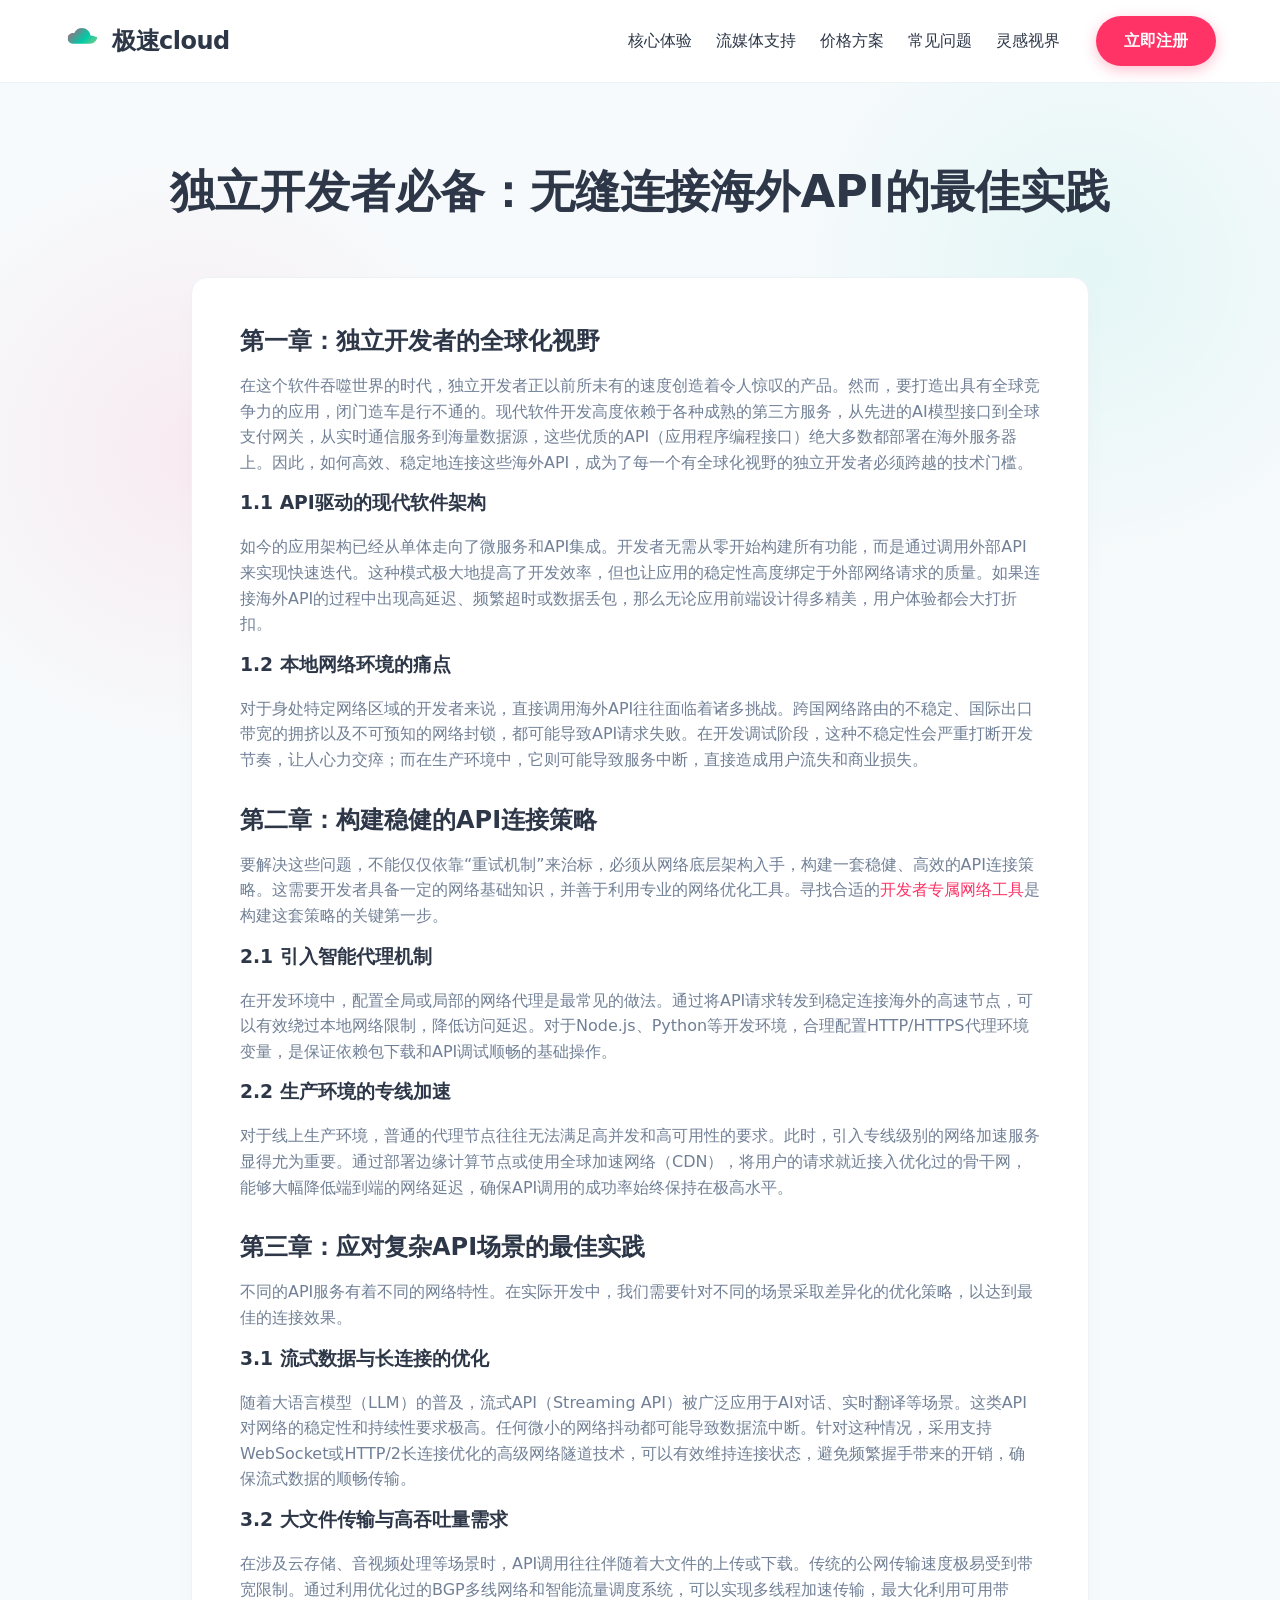
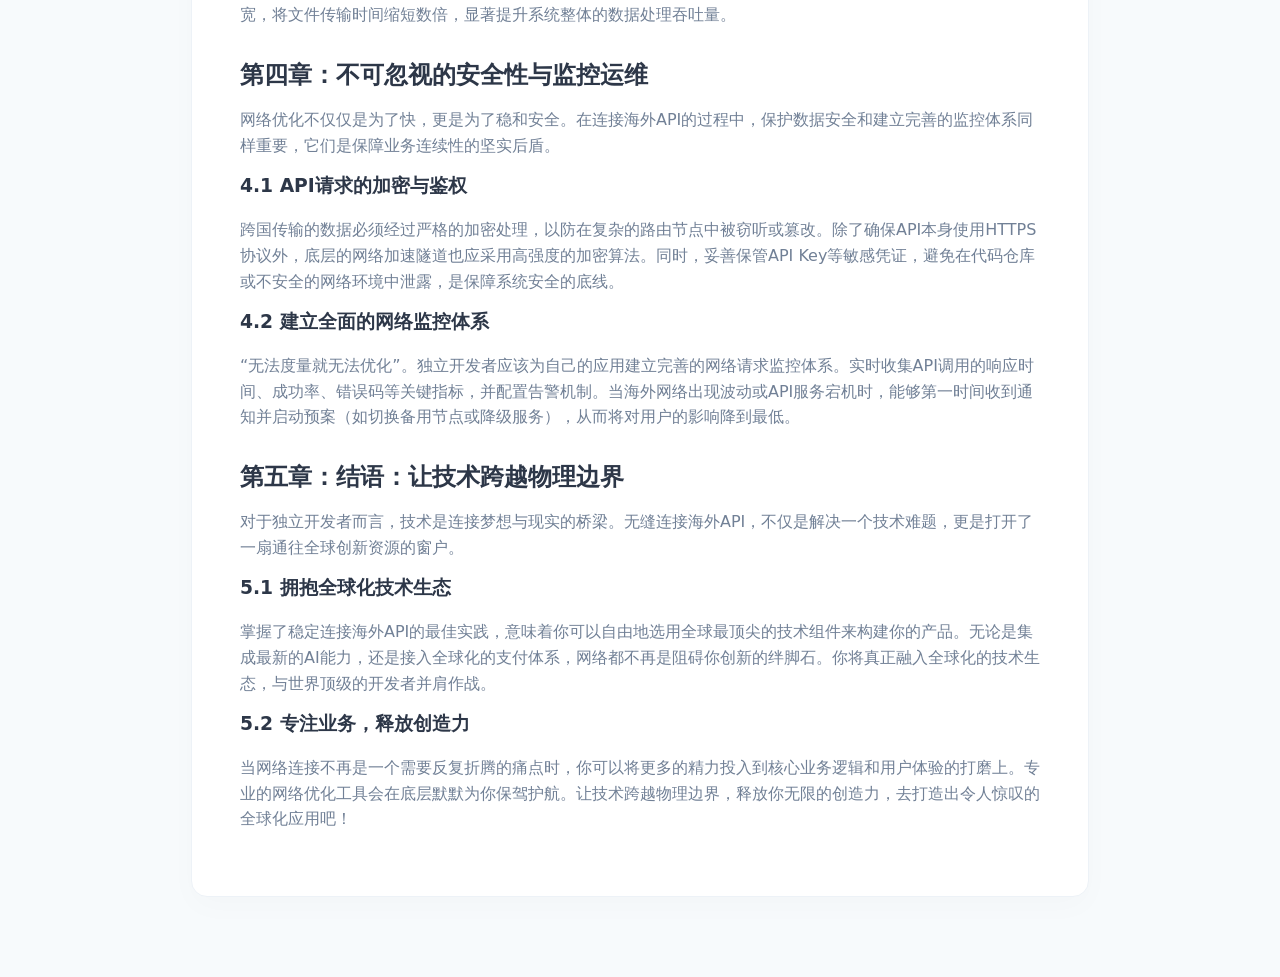
==== developer-api-connectivity.html @ dab324eb "Initial commit: 极速cloud SEO optimized landing page" ====
<!DOCTYPE html>
<html lang="zh-CN">
<head>
<meta charset="UTF-8">
<meta name="viewport" content="width=device-width, initial-scale=1.0">
<title>独立开发者必备：无缝连接海外API的最佳实践</title>
<link rel="stylesheet" href="style.css">
</head>
<body>
    <header>
        <a href="index.html" class="logo">
           <svg width="36" height="36" viewBox="0 0 100 100">
             <defs>
               <linearGradient id="cloudGrad" x1="0%" y1="0%" x2="100%" y2="100%">
                 <stop offset="0%" stop-color="#FF3366" />
                 <stop offset="50%" stop-color="#00C9A7" />
                 <stop offset="100%" stop-color="#FFD166" />
               </linearGradient>
               <clipPath id="cloudClip">
                 <path d="M73.5,35c-1.5-12-11.5-21-23.5-21c-9.5,0-18,5.5-21.5,14c-1-0.5-2-0.5-3.5-0.5c-8.5,0-15,6.5-15,15c0,8.5,6.5,15,15,15h47.5c11,0,20-9,20-20C92.5,42.5,84,35,73.5,35z"/>
               </clipPath>
             </defs>
             <rect width="100" height="100" fill="url(#cloudGrad)" clip-path="url(#cloudClip)" />
           </svg>
           <span>极速cloud</span>
        </a>
        <nav>
            <a href="index.html#features" class="nav-link">核心体验</a>
            <a href="index.html#streaming" class="nav-link">流媒体支持</a>
            <a href="index.html#pricing" class="nav-link">价格方案</a>
            <a href="index.html#faq" class="nav-link">常见问题</a>
            <a href="news.html" class="nav-link">灵感视界</a>
        </nav>
        <a href="https://ww012.twilightaff.com/#/?code=A56DH1Af" rel="nofollow" target="_blank" class="btn-primary header-cta">立即注册</a>
    </header>
<main>
<div class="page-header"><h1>独立开发者必备：无缝连接海外API的最佳实践</h1></div>
<div class="page-content">
    
    
    <h2>第一章：独立开发者的全球化视野</h2>
    <p>在这个软件吞噬世界的时代，独立开发者正以前所未有的速度创造着令人惊叹的产品。然而，要打造出具有全球竞争力的应用，闭门造车是行不通的。现代软件开发高度依赖于各种成熟的第三方服务，从先进的AI模型接口到全球支付网关，从实时通信服务到海量数据源，这些优质的API（应用程序编程接口）绝大多数都部署在海外服务器上。因此，如何高效、稳定地连接这些海外API，成为了每一个有全球化视野的独立开发者必须跨越的技术门槛。</p>
    
    <h3>1.1 API驱动的现代软件架构</h3>
    <p>如今的应用架构已经从单体走向了微服务和API集成。开发者无需从零开始构建所有功能，而是通过调用外部API来实现快速迭代。这种模式极大地提高了开发效率，但也让应用的稳定性高度绑定于外部网络请求的质量。如果连接海外API的过程中出现高延迟、频繁超时或数据丢包，那么无论应用前端设计得多精美，用户体验都会大打折扣。</p>
    
    <h3>1.2 本地网络环境的痛点</h3>
    <p>对于身处特定网络区域的开发者来说，直接调用海外API往往面临着诸多挑战。跨国网络路由的不稳定、国际出口带宽的拥挤以及不可预知的网络封锁，都可能导致API请求失败。在开发调试阶段，这种不稳定性会严重打断开发节奏，让人心力交瘁；而在生产环境中，它则可能导致服务中断，直接造成用户流失和商业损失。</p>

    <h2>第二章：构建稳健的API连接策略</h2>
    <p>要解决这些问题，不能仅仅依靠“重试机制”来治标，必须从网络底层架构入手，构建一套稳健、高效的API连接策略。这需要开发者具备一定的网络基础知识，并善于利用专业的网络优化工具。寻找合适的<a href="https://tizilab.net/" target="_blank">开发者专属网络工具</a>是构建这套策略的关键第一步。</p>

    <h3>2.1 引入智能代理机制</h3>
    <p>在开发环境中，配置全局或局部的网络代理是最常见的做法。通过将API请求转发到稳定连接海外的高速节点，可以有效绕过本地网络限制，降低访问延迟。对于Node.js、Python等开发环境，合理配置HTTP/HTTPS代理环境变量，是保证依赖包下载和API调试顺畅的基础操作。</p>

    <h3>2.2 生产环境的专线加速</h3>
    <p>对于线上生产环境，普通的代理节点往往无法满足高并发和高可用性的要求。此时，引入专线级别的网络加速服务显得尤为重要。通过部署边缘计算节点或使用全球加速网络（CDN），将用户的请求就近接入优化过的骨干网，能够大幅降低端到端的网络延迟，确保API调用的成功率始终保持在极高水平。</p>

    <h2>第三章：应对复杂API场景的最佳实践</h2>
    <p>不同的API服务有着不同的网络特性。在实际开发中，我们需要针对不同的场景采取差异化的优化策略，以达到最佳的连接效果。</p>

    <h3>3.1 流式数据与长连接的优化</h3>
    <p>随着大语言模型（LLM）的普及，流式API（Streaming API）被广泛应用于AI对话、实时翻译等场景。这类API对网络的稳定性和持续性要求极高。任何微小的网络抖动都可能导致数据流中断。针对这种情况，采用支持WebSocket或HTTP/2长连接优化的高级网络隧道技术，可以有效维持连接状态，避免频繁握手带来的开销，确保流式数据的顺畅传输。</p>

    <h3>3.2 大文件传输与高吞吐量需求</h3>
    <p>在涉及云存储、音视频处理等场景时，API调用往往伴随着大文件的上传或下载。传统的公网传输速度极易受到带宽限制。通过利用优化过的BGP多线网络和智能流量调度系统，可以实现多线程加速传输，最大化利用可用带宽，将文件传输时间缩短数倍，显著提升系统整体的数据处理吞吐量。</p>

    <h2>第四章：不可忽视的安全性与监控运维</h2>
    <p>网络优化不仅仅是为了快，更是为了稳和安全。在连接海外API的过程中，保护数据安全和建立完善的监控体系同样重要，它们是保障业务连续性的坚实后盾。</p>

    <h3>4.1 API请求的加密与鉴权</h3>
    <p>跨国传输的数据必须经过严格的加密处理，以防在复杂的路由节点中被窃听或篡改。除了确保API本身使用HTTPS协议外，底层的网络加速隧道也应采用高强度的加密算法。同时，妥善保管API Key等敏感凭证，避免在代码仓库或不安全的网络环境中泄露，是保障系统安全的底线。</p>

    <h3>4.2 建立全面的网络监控体系</h3>
    <p>“无法度量就无法优化”。独立开发者应该为自己的应用建立完善的网络请求监控体系。实时收集API调用的响应时间、成功率、错误码等关键指标，并配置告警机制。当海外网络出现波动或API服务宕机时，能够第一时间收到通知并启动预案（如切换备用节点或降级服务），从而将对用户的影响降到最低。</p>

    <h2>第五章：结语：让技术跨越物理边界</h2>
    <p>对于独立开发者而言，技术是连接梦想与现实的桥梁。无缝连接海外API，不仅是解决一个技术难题，更是打开了一扇通往全球创新资源的窗户。</p>

    <h3>5.1 拥抱全球化技术生态</h3>
    <p>掌握了稳定连接海外API的最佳实践，意味着你可以自由地选用全球最顶尖的技术组件来构建你的产品。无论是集成最新的AI能力，还是接入全球化的支付体系，网络都不再是阻碍你创新的绊脚石。你将真正融入全球化的技术生态，与世界顶级的开发者并肩作战。</p>

    <h3>5.2 专注业务，释放创造力</h3>
    <p>当网络连接不再是一个需要反复折腾的痛点时，你可以将更多的精力投入到核心业务逻辑和用户体验的打磨上。专业的网络优化工具会在底层默默为你保驾护航。让技术跨越物理边界，释放你无限的创造力，去打造出令人惊叹的全球化应用吧！</p>
</div>
</main>
</body>
</html>
---- style.css ----
:root {
  --primary: #FF3366;
  --primary-hover: #E62E5C;
  --secondary: #00C9A7;
  --secondary-hover: #00B395;
  --bg-gradient: radial-gradient(circle at 15% 50%, rgba(255, 51, 102, 0.08), transparent 25%),
                 radial-gradient(circle at 85% 30%, rgba(0, 201, 167, 0.08), transparent 25%);
  --surface: #FFFFFF;
  --text-main: #2D3748;
  --text-muted: #718096;
  --border: #EDF2F7;
  --radius: 16px;
  --radius-sm: 8px;
}

body {
  margin: 0;
  font-family: system-ui, -apple-system, BlinkMacSystemFont, "Segoe UI", Roboto, sans-serif;
  color: var(--text-main);
  background-color: #F7FAFC;
  background-image: var(--bg-gradient);
  background-attachment: fixed;
  line-height: 1.6;
  -webkit-font-smoothing: antialiased;
}

h1, h2, h3, h4 {
  margin-top: 0;
  line-height: 1.3;
}

a {
  text-decoration: none;
  color: var(--primary);
}

.btn-primary, .btn-secondary, .btn-outline {
  display: inline-flex;
  align-items: center;
  justify-content: center;
  padding: 12px 28px;
  border-radius: 9999px;
  font-weight: 600;
  transition: all 0.2s ease;
  cursor: pointer;
  border: none;
  font-size: 1rem;
}

.btn-primary {
  background-color: var(--primary);
  color: #FFF;
  box-shadow: 0 4px 14px rgba(255, 51, 102, 0.3);
}
.btn-primary:hover {
  background-color: var(--primary-hover);
  transform: translateY(-2px);
  color: #FFF;
}

.btn-secondary {
  background-color: var(--secondary);
  color: #FFF;
  box-shadow: 0 4px 14px rgba(0, 201, 167, 0.3);
}
.btn-secondary:hover {
  background-color: var(--secondary-hover);
  transform: translateY(-2px);
  color: #FFF;
}

.btn-outline {
  background-color: transparent;
  color: var(--primary);
  border: 2px solid var(--primary);
}
.btn-outline:hover {
  background-color: var(--primary);
  color: #FFF;
}

header {
  display: flex;
  align-items: center;
  padding: 16px 5%;
  background: var(--surface);
  position: sticky;
  top: 0;
  z-index: 9999;
  border-bottom: 1px solid var(--border);
  gap: 24px;
}

header .logo {
  margin-right: auto;
}

nav {
  display: flex;
  align-items: center;
  gap: 24px;
  margin-right: 12px;
}

nav .nav-link {
  color: var(--text-main);
  font-weight: 500;
  transition: color 0.2s ease;
}

nav .nav-link:hover {
  color: var(--primary);
}

.logo {
  display: flex;
  align-items: center;
  gap: 12px;
  font-size: 1.5rem;
  font-weight: 800;
  color: var(--text-main);
  letter-spacing: -0.5px;
}

main {
  padding: 0 5%;
  max-width: 1200px;
  margin: 0 auto;
}

section {
  padding: 80px 0;
}

section h2 {
  text-align: center;
  font-size: 2.2rem;
  margin-bottom: 48px;
}

.hero {
  text-align: center;
  padding: 120px 0 80px;
}
.hero h1 {
  font-size: 3.8rem;
  margin-bottom: 24px;
  background: linear-gradient(135deg, var(--primary), var(--secondary));
  -webkit-background-clip: text;
  -webkit-text-fill-color: transparent;
  letter-spacing: -1px;
}
.hero p {
  font-size: 1.25rem;
  color: var(--text-muted);
  max-width: 600px;
  margin: 0 auto 40px;
}
.hero-actions {
  display: flex;
  gap: 16px;
  justify-content: center;
  flex-wrap: wrap;
}

.card-grid {
  display: grid;
  grid-template-columns: repeat(auto-fit, minmax(280px, 1fr));
  gap: 32px;
}

.card, .testimonial-card {
  background: var(--surface);
  padding: 32px;
  border-radius: var(--radius);
  box-shadow: 0 10px 30px rgba(0,0,0,0.02);
  transition: transform 0.3s ease;
  border: 1px solid var(--border);
}
.card:hover {
  transform: translateY(-5px);
  box-shadow: 0 15px 35px rgba(0,0,0,0.05);
}
.card .icon {
  width: 48px;
  height: 48px;
  color: var(--primary);
  margin-bottom: 24px;
}
.card h3 {
  font-size: 1.3rem;
  margin-bottom: 12px;
}
.card p {
  color: var(--text-muted);
  margin: 0;
}

.pricing-grid {
  display: grid;
  grid-template-columns: repeat(auto-fit, minmax(300px, 1fr));
  gap: 32px;
  align-items: center;
}
.pricing-card {
  background: var(--surface);
  padding: 40px 32px;
  border-radius: var(--radius);
  text-align: center;
  box-shadow: 0 10px 30px rgba(0,0,0,0.02);
  border: 1px solid var(--border);
}
.pricing-card.featured {
  border: 2px solid var(--secondary);
  transform: scale(1.05);
  box-shadow: 0 20px 40px rgba(0, 201, 167, 0.08);
}
.pricing-card h3 {
  font-size: 1.4rem;
  margin-bottom: 16px;
}
.price {
  font-size: 2.5rem;
  font-weight: 800;
  margin-bottom: 32px;
  color: var(--text-main);
}
.price span {
  font-size: 1rem;
  color: var(--text-muted);
  font-weight: normal;
}
.pricing-card ul {
  list-style: none;
  padding: 0;
  margin: 0 0 32px 0;
  text-align: left;
}
.pricing-card li {
  padding: 12px 0;
  border-bottom: 1px solid var(--border);
  display: flex;
  align-items: center;
  gap: 12px;
  color: var(--text-muted);
}
.list-icon {
  width: 20px;
  height: 20px;
  color: var(--secondary);
  flex-shrink: 0;
}

.faq-list {
  max-width: 800px;
  margin: 0 auto;
}
.faq-item {
  background: var(--surface);
  padding: 24px;
  border-radius: var(--radius);
  margin-bottom: 16px;
  border: 1px solid var(--border);
}
.faq-item h4 {
  margin-bottom: 12px;
  font-size: 1.15rem;
}
.faq-item p {
  color: var(--text-muted);
  margin: 0;
}

.testimonial-card p {
  font-style: italic;
  margin-bottom: 24px;
  color: var(--text-muted);
}
.testimonial-card .author {
  font-weight: 600;
  color: var(--text-main);
}

footer {
  background: var(--surface);
  padding: 48px 5% 32px;
  text-align: center;
  border-top: 1px solid var(--border);
}
.footer-links {
  display: flex;
  justify-content: center;
  gap: 32px;
  margin-bottom: 24px;
  flex-wrap: wrap;
}
.footer-links a {
  color: var(--text-muted);
  font-weight: 500;
  transition: color 0.2s ease;
}
.footer-links a:hover {
  color: var(--primary);
}
.footer-copy {
  color: #A0AEC0;
  font-size: 0.9rem;
}

.page-header {
  text-align: center;
  padding: 80px 0 40px;
}
.page-header h1 {
  font-size: 2.8rem;
  margin-bottom: 16px;
}
.page-header p {
  font-size: 1.2rem;
  color: var(--text-muted);
}
.page-content {
  background: var(--surface);
  padding: 48px;
  border-radius: var(--radius);
  border: 1px solid var(--border);
  box-shadow: 0 10px 30px rgba(0,0,0,0.02);
  margin-bottom: 80px;
  max-width: 800px;
  margin-left: auto;
  margin-right: auto;
}
.page-content h2 {
  text-align: left;
  font-size: 1.5rem;
  margin: 32px 0 16px;
}
.page-content h2:first-child {
  margin-top: 0;
}
.page-content p {
  margin-bottom: 16px;
  color: var(--text-muted);
}
.page-content ul {
  margin-bottom: 24px;
  color: var(--text-muted);
  padding-left: 20px;
}
.page-content li {
  margin-bottom: 8px;
}

@media (max-width: 768px) {
  .hero h1 { font-size: 2.5rem; }
  .pricing-card.featured { transform: scale(1); }
  .hero-actions { flex-direction: column; }
  .btn-primary, .btn-secondary { width: 100%; }
  section { padding: 60px 0; }
  .page-content { padding: 32px 24px; }
  
  /* Mobile Header overrides */
  header {
    flex-wrap: wrap;
    padding: 12px 5%;
    gap: 12px;
  }
  header .logo {
    order: 1;
    margin-right: auto;
  }
  .header-cta {
    order: 2;
    padding: 8px 16px;
    font-size: 0.9rem;
    width: auto !important; /* override btn width 100% */
  }
  nav {
    order: 3;
    width: 100%;
    margin-right: 0;
    overflow-x: auto;
    white-space: nowrap;
    -webkit-overflow-scrolling: touch;
    padding-bottom: 8px;
    gap: 20px;
    justify-content: flex-start;
    scrollbar-width: none;
  }
  nav::-webkit-scrollbar {
    display: none;
  }
  nav .nav-link { 
    display: inline-block; 
  }
}
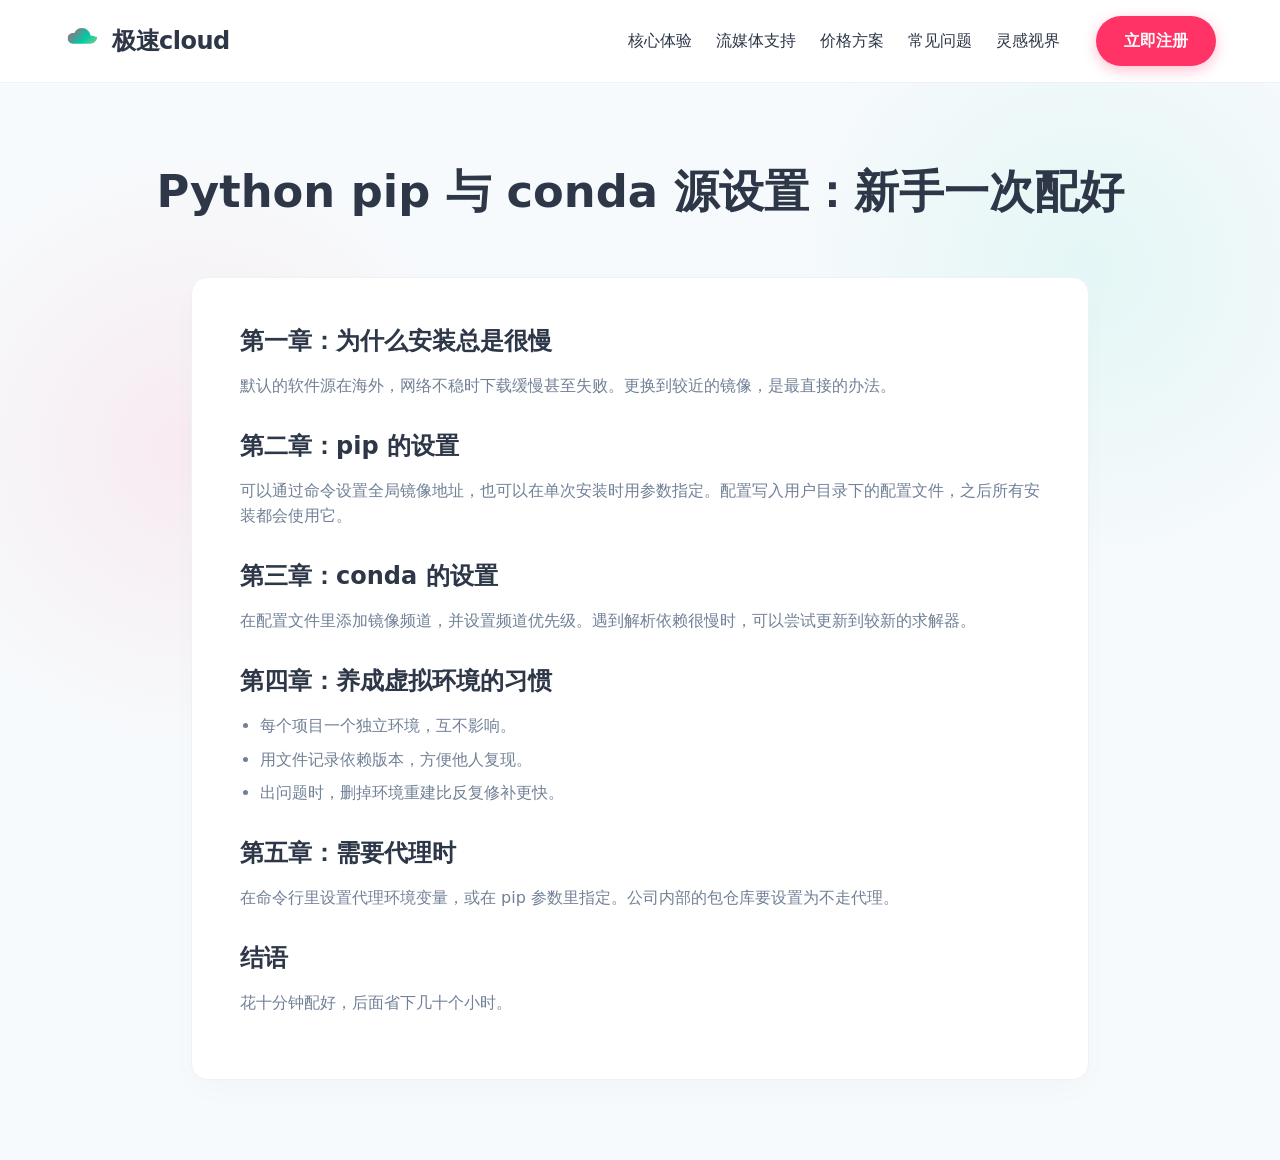
==== commit 845651a1: "Update blog hyperlinks to dajichang.mom" ====
--- a/developer-api-connectivity.html
+++ b/developer-api-connectivity.html
@@ -3,7 +3,8 @@
 <head>
 <meta charset="UTF-8">
 <meta name="viewport" content="width=device-width, initial-scale=1.0">
-<title>独立开发者必备：无缝连接海外API的最佳实践</title>
+<title>Python pip 与 conda 源设置：新手一次配好 - 灵感视界</title>
+<meta name="description" content="用 Python 安装库总是很慢？介绍 pip 与 conda 更换镜像源、虚拟环境、依赖锁定与代理设置的方法，让环境搭建一次到位。">
 <link rel="stylesheet" href="style.css">
 </head>
 <body>
@@ -34,55 +35,21 @@
         <a href="https://ww012.twilightaff.com/#/?code=A56DH1Af" rel="nofollow" target="_blank" class="btn-primary header-cta">立即注册</a>
     </header>
 <main>
-<div class="page-header"><h1>独立开发者必备：无缝连接海外API的最佳实践</h1></div>
+<div class="page-header"><h1>Python pip 与 conda 源设置：新手一次配好</h1></div>
 <div class="page-content">
-    
-    
-    <h2>第一章：独立开发者的全球化视野</h2>
-    <p>在这个软件吞噬世界的时代，独立开发者正以前所未有的速度创造着令人惊叹的产品。然而，要打造出具有全球竞争力的应用，闭门造车是行不通的。现代软件开发高度依赖于各种成熟的第三方服务，从先进的AI模型接口到全球支付网关，从实时通信服务到海量数据源，这些优质的API（应用程序编程接口）绝大多数都部署在海外服务器上。因此，如何高效、稳定地连接这些海外API，成为了每一个有全球化视野的独立开发者必须跨越的技术门槛。</p>
-    
-    <h3>1.1 API驱动的现代软件架构</h3>
-    <p>如今的应用架构已经从单体走向了微服务和API集成。开发者无需从零开始构建所有功能，而是通过调用外部API来实现快速迭代。这种模式极大地提高了开发效率，但也让应用的稳定性高度绑定于外部网络请求的质量。如果连接海外API的过程中出现高延迟、频繁超时或数据丢包，那么无论应用前端设计得多精美，用户体验都会大打折扣。</p>
-    
-    <h3>1.2 本地网络环境的痛点</h3>
-    <p>对于身处特定网络区域的开发者来说，直接调用海外API往往面临着诸多挑战。跨国网络路由的不稳定、国际出口带宽的拥挤以及不可预知的网络封锁，都可能导致API请求失败。在开发调试阶段，这种不稳定性会严重打断开发节奏，让人心力交瘁；而在生产环境中，它则可能导致服务中断，直接造成用户流失和商业损失。</p>
-
-    <h2>第二章：构建稳健的API连接策略</h2>
-    <p>要解决这些问题，不能仅仅依靠“重试机制”来治标，必须从网络底层架构入手，构建一套稳健、高效的API连接策略。这需要开发者具备一定的网络基础知识，并善于利用专业的网络优化工具。寻找合适的<a href="https://tizilab.net/" target="_blank">开发者专属网络工具</a>是构建这套策略的关键第一步。</p>
-
-    <h3>2.1 引入智能代理机制</h3>
-    <p>在开发环境中，配置全局或局部的网络代理是最常见的做法。通过将API请求转发到稳定连接海外的高速节点，可以有效绕过本地网络限制，降低访问延迟。对于Node.js、Python等开发环境，合理配置HTTP/HTTPS代理环境变量，是保证依赖包下载和API调试顺畅的基础操作。</p>
-
-    <h3>2.2 生产环境的专线加速</h3>
-    <p>对于线上生产环境，普通的代理节点往往无法满足高并发和高可用性的要求。此时，引入专线级别的网络加速服务显得尤为重要。通过部署边缘计算节点或使用全球加速网络（CDN），将用户的请求就近接入优化过的骨干网，能够大幅降低端到端的网络延迟，确保API调用的成功率始终保持在极高水平。</p>
-
-    <h2>第三章：应对复杂API场景的最佳实践</h2>
-    <p>不同的API服务有着不同的网络特性。在实际开发中，我们需要针对不同的场景采取差异化的优化策略，以达到最佳的连接效果。</p>
-
-    <h3>3.1 流式数据与长连接的优化</h3>
-    <p>随着大语言模型（LLM）的普及，流式API（Streaming API）被广泛应用于AI对话、实时翻译等场景。这类API对网络的稳定性和持续性要求极高。任何微小的网络抖动都可能导致数据流中断。针对这种情况，采用支持WebSocket或HTTP/2长连接优化的高级网络隧道技术，可以有效维持连接状态，避免频繁握手带来的开销，确保流式数据的顺畅传输。</p>
-
-    <h3>3.2 大文件传输与高吞吐量需求</h3>
-    <p>在涉及云存储、音视频处理等场景时，API调用往往伴随着大文件的上传或下载。传统的公网传输速度极易受到带宽限制。通过利用优化过的BGP多线网络和智能流量调度系统，可以实现多线程加速传输，最大化利用可用带宽，将文件传输时间缩短数倍，显著提升系统整体的数据处理吞吐量。</p>
-
-    <h2>第四章：不可忽视的安全性与监控运维</h2>
-    <p>网络优化不仅仅是为了快，更是为了稳和安全。在连接海外API的过程中，保护数据安全和建立完善的监控体系同样重要，它们是保障业务连续性的坚实后盾。</p>
-
-    <h3>4.1 API请求的加密与鉴权</h3>
-    <p>跨国传输的数据必须经过严格的加密处理，以防在复杂的路由节点中被窃听或篡改。除了确保API本身使用HTTPS协议外，底层的网络加速隧道也应采用高强度的加密算法。同时，妥善保管API Key等敏感凭证，避免在代码仓库或不安全的网络环境中泄露，是保障系统安全的底线。</p>
-
-    <h3>4.2 建立全面的网络监控体系</h3>
-    <p>“无法度量就无法优化”。独立开发者应该为自己的应用建立完善的网络请求监控体系。实时收集API调用的响应时间、成功率、错误码等关键指标，并配置告警机制。当海外网络出现波动或API服务宕机时，能够第一时间收到通知并启动预案（如切换备用节点或降级服务），从而将对用户的影响降到最低。</p>
-
-    <h2>第五章：结语：让技术跨越物理边界</h2>
-    <p>对于独立开发者而言，技术是连接梦想与现实的桥梁。无缝连接海外API，不仅是解决一个技术难题，更是打开了一扇通往全球创新资源的窗户。</p>
-
-    <h3>5.1 拥抱全球化技术生态</h3>
-    <p>掌握了稳定连接海外API的最佳实践，意味着你可以自由地选用全球最顶尖的技术组件来构建你的产品。无论是集成最新的AI能力，还是接入全球化的支付体系，网络都不再是阻碍你创新的绊脚石。你将真正融入全球化的技术生态，与世界顶级的开发者并肩作战。</p>
-
-    <h3>5.2 专注业务，释放创造力</h3>
-    <p>当网络连接不再是一个需要反复折腾的痛点时，你可以将更多的精力投入到核心业务逻辑和用户体验的打磨上。专业的网络优化工具会在底层默默为你保驾护航。让技术跨越物理边界，释放你无限的创造力，去打造出令人惊叹的全球化应用吧！</p>
-</div>
+<h2>第一章：为什么安装总是很慢</h2>
+<p>默认的软件源在海外，网络不稳时下载缓慢甚至失败。更换到较近的镜像，是最直接的办法。</p>
+<h2>第二章：pip 的设置</h2>
+<p>可以通过命令设置全局镜像地址，也可以在单次安装时用参数指定。配置写入用户目录下的配置文件，之后所有安装都会使用它。</p>
+<h2>第三章：conda 的设置</h2>
+<p>在配置文件里添加镜像频道，并设置频道优先级。遇到解析依赖很慢时，可以尝试更新到较新的求解器。</p>
+<h2>第四章：养成虚拟环境的习惯</h2>
+<ul><li>每个项目一个独立环境，互不影响。</li><li>用文件记录依赖版本，方便他人复现。</li><li>出问题时，删掉环境重建比反复修补更快。</li></ul>
+<h2>第五章：需要代理时</h2>
+<p>在命令行里设置代理环境变量，或在 pip 参数里指定。公司内部的包仓库要设置为不走代理。</p>
+<h2>结语</h2>
+<p>花十分钟配好，后面省下几十个小时。</p>
+ </div>
 </main>
 </body>
 </html>
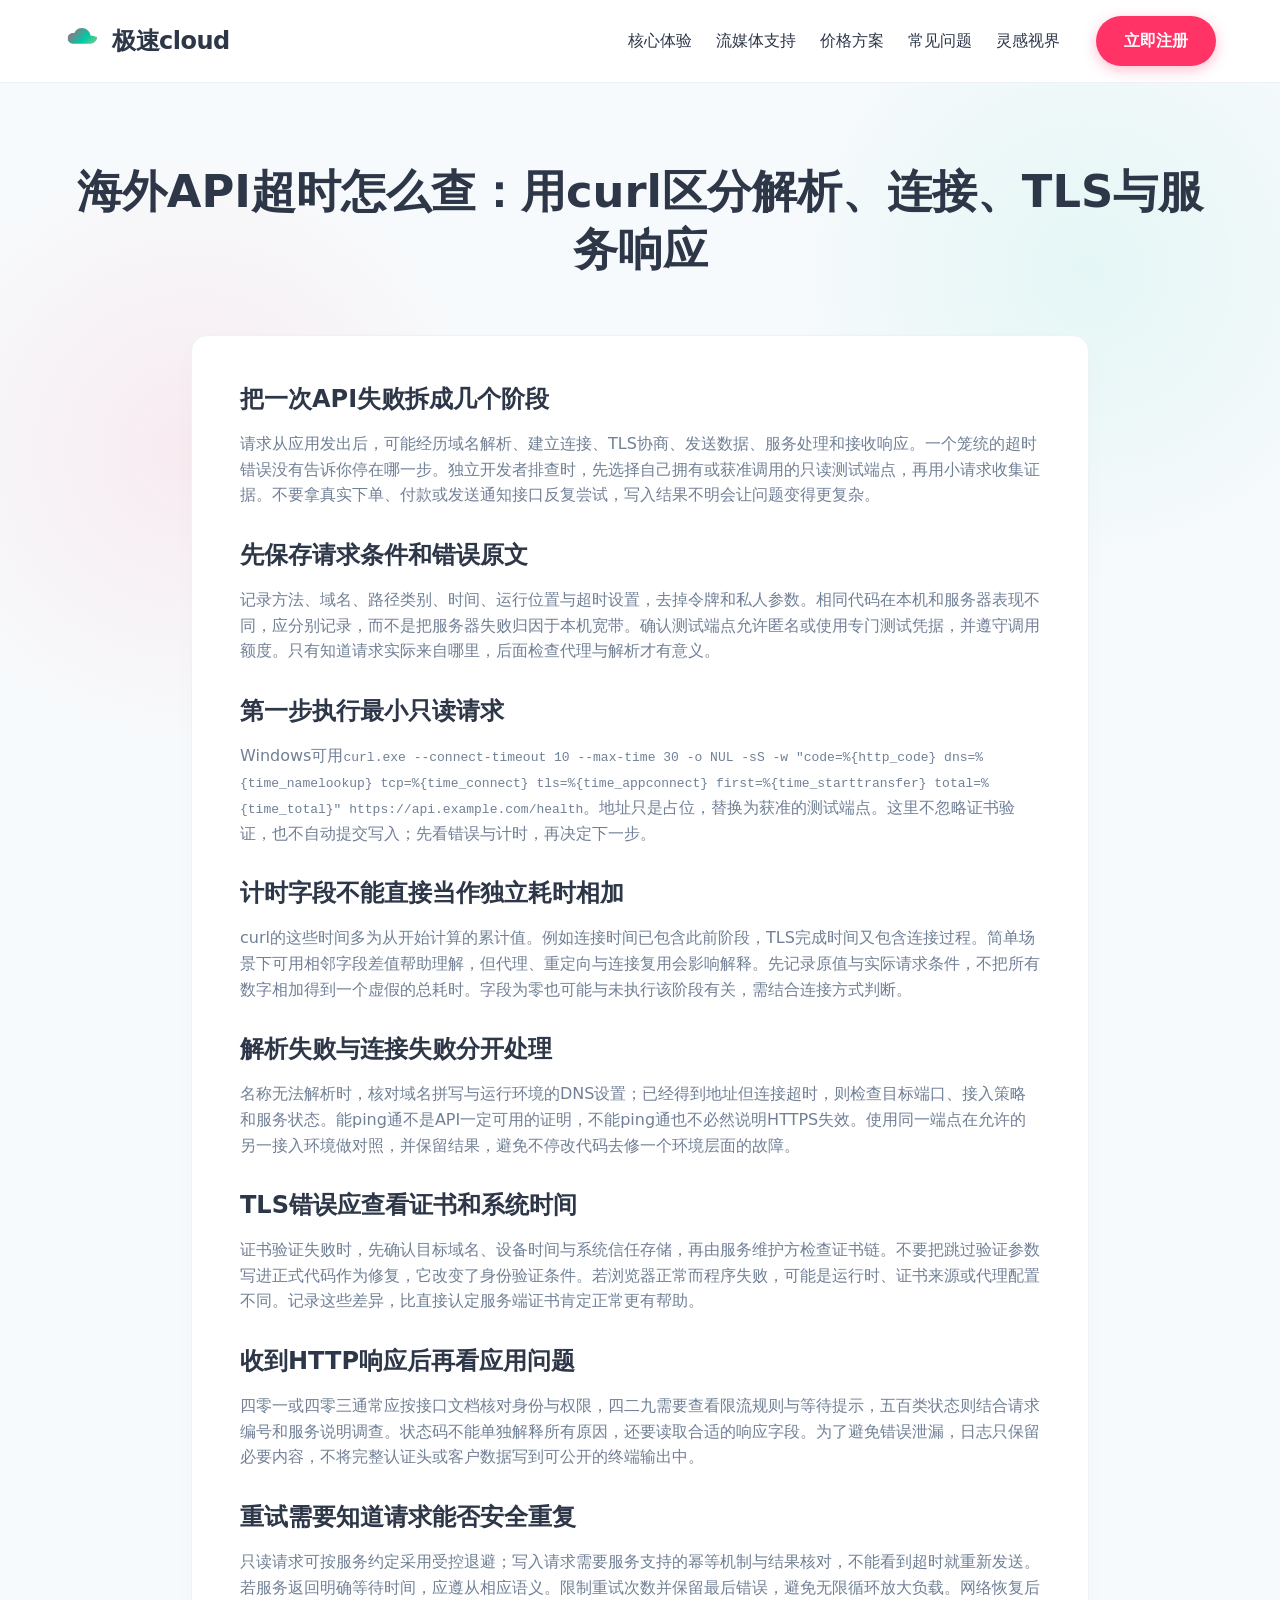
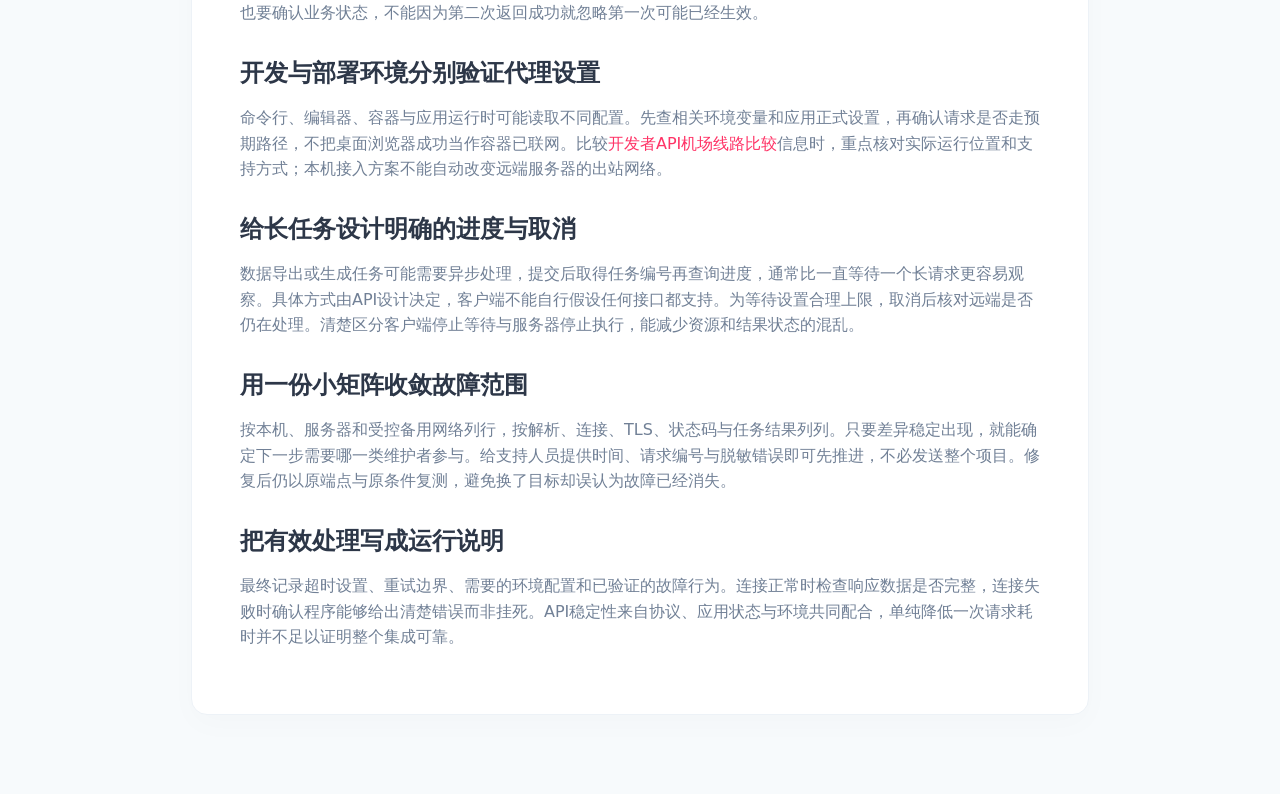
==== commit 1cb0000d: "Restore detailed guides and clarify airport homepage introductions" ====
--- a/developer-api-connectivity.html
+++ b/developer-api-connectivity.html
@@ -1,55 +1,43 @@
 <!DOCTYPE html>
+
 <html lang="zh-CN">
 <head>
-<meta charset="UTF-8">
-<meta name="viewport" content="width=device-width, initial-scale=1.0">
-<title>Python pip 与 conda 源设置：新手一次配好 - 灵感视界</title>
-<meta name="description" content="用 Python 安装库总是很慢？介绍 pip 与 conda 更换镜像源、虚拟环境、依赖锁定与代理设置的方法，让环境搭建一次到位。">
-<link rel="stylesheet" href="style.css">
+<meta charset="utf-8"/>
+<meta content="width=device-width, initial-scale=1.0" name="viewport"/>
+<title>海外API超时怎么查：用curl区分解析、连接、TLS与服务响应</title>
+<meta content="提供Windows curl计时示例与状态码判读方法，区分传输故障、身份验证和限流，说明重试、日志与运行环境对照的边界。" name="description"/>
+<link href="style.css" rel="stylesheet"/>
 </head>
 <body>
-    <header>
-        <a href="index.html" class="logo">
-           <svg width="36" height="36" viewBox="0 0 100 100">
-             <defs>
-               <linearGradient id="cloudGrad" x1="0%" y1="0%" x2="100%" y2="100%">
-                 <stop offset="0%" stop-color="#FF3366" />
-                 <stop offset="50%" stop-color="#00C9A7" />
-                 <stop offset="100%" stop-color="#FFD166" />
-               </linearGradient>
-               <clipPath id="cloudClip">
-                 <path d="M73.5,35c-1.5-12-11.5-21-23.5-21c-9.5,0-18,5.5-21.5,14c-1-0.5-2-0.5-3.5-0.5c-8.5,0-15,6.5-15,15c0,8.5,6.5,15,15,15h47.5c11,0,20-9,20-20C92.5,42.5,84,35,73.5,35z"/>
-               </clipPath>
-             </defs>
-             <rect width="100" height="100" fill="url(#cloudGrad)" clip-path="url(#cloudClip)" />
-           </svg>
-           <span>极速cloud</span>
-        </a>
-        <nav>
-            <a href="index.html#features" class="nav-link">核心体验</a>
-            <a href="index.html#streaming" class="nav-link">流媒体支持</a>
-            <a href="index.html#pricing" class="nav-link">价格方案</a>
-            <a href="index.html#faq" class="nav-link">常见问题</a>
-            <a href="news.html" class="nav-link">灵感视界</a>
-        </nav>
-        <a href="https://ww012.twilightaff.com/#/?code=A56DH1Af" rel="nofollow" target="_blank" class="btn-primary header-cta">立即注册</a>
-    </header>
+<header>
+<a class="logo" href="index.html">
+<svg height="36" viewbox="0 0 100 100" width="36">
+<defs>
+<lineargradient id="cloudGrad" x1="0%" x2="100%" y1="0%" y2="100%">
+<stop offset="0%" stop-color="#FF3366"></stop>
+<stop offset="50%" stop-color="#00C9A7"></stop>
+<stop offset="100%" stop-color="#FFD166"></stop>
+</lineargradient>
+<clippath id="cloudClip">
+<path d="M73.5,35c-1.5-12-11.5-21-23.5-21c-9.5,0-18,5.5-21.5,14c-1-0.5-2-0.5-3.5-0.5c-8.5,0-15,6.5-15,15c0,8.5,6.5,15,15,15h47.5c11,0,20-9,20-20C92.5,42.5,84,35,73.5,35z"></path>
+</clippath>
+</defs>
+<rect clip-path="url(#cloudClip)" fill="url(#cloudGrad)" height="100" width="100"></rect>
+</svg>
+<span>极速cloud</span>
+</a>
+<nav>
+<a class="nav-link" href="index.html#features">核心体验</a>
+<a class="nav-link" href="index.html#streaming">流媒体支持</a>
+<a class="nav-link" href="index.html#pricing">价格方案</a>
+<a class="nav-link" href="index.html#faq">常见问题</a>
+<a class="nav-link" href="news.html">灵感视界</a>
+</nav>
+<a class="btn-primary header-cta" href="https://ww012.twilightaff.com/#/?code=A56DH1Af" rel="nofollow" target="_blank">立即注册</a>
+</header>
 <main>
-<div class="page-header"><h1>Python pip 与 conda 源设置：新手一次配好</h1></div>
-<div class="page-content">
-<h2>第一章：为什么安装总是很慢</h2>
-<p>默认的软件源在海外，网络不稳时下载缓慢甚至失败。更换到较近的镜像，是最直接的办法。</p>
-<h2>第二章：pip 的设置</h2>
-<p>可以通过命令设置全局镜像地址，也可以在单次安装时用参数指定。配置写入用户目录下的配置文件，之后所有安装都会使用它。</p>
-<h2>第三章：conda 的设置</h2>
-<p>在配置文件里添加镜像频道，并设置频道优先级。遇到解析依赖很慢时，可以尝试更新到较新的求解器。</p>
-<h2>第四章：养成虚拟环境的习惯</h2>
-<ul><li>每个项目一个独立环境，互不影响。</li><li>用文件记录依赖版本，方便他人复现。</li><li>出问题时，删掉环境重建比反复修补更快。</li></ul>
-<h2>第五章：需要代理时</h2>
-<p>在命令行里设置代理环境变量，或在 pip 参数里指定。公司内部的包仓库要设置为不走代理。</p>
-<h2>结语</h2>
-<p>花十分钟配好，后面省下几十个小时。</p>
- </div>
+<div class="page-header"><h1>海外API超时怎么查：用curl区分解析、连接、TLS与服务响应</h1></div>
+<div class="page-content"><div data-swc-article-body="2026-11-16"><h2>把一次API失败拆成几个阶段</h2><p>请求从应用发出后，可能经历域名解析、建立连接、TLS协商、发送数据、服务处理和接收响应。一个笼统的超时错误没有告诉你停在哪一步。独立开发者排查时，先选择自己拥有或获准调用的只读测试端点，再用小请求收集证据。不要拿真实下单、付款或发送通知接口反复尝试，写入结果不明会让问题变得更复杂。</p><h2>先保存请求条件和错误原文</h2><p>记录方法、域名、路径类别、时间、运行位置与超时设置，去掉令牌和私人参数。相同代码在本机和服务器表现不同，应分别记录，而不是把服务器失败归因于本机宽带。确认测试端点允许匿名或使用专门测试凭据，并遵守调用额度。只有知道请求实际来自哪里，后面检查代理与解析才有意义。</p><h2>第一步执行最小只读请求</h2><p>Windows可用<code>curl.exe --connect-timeout 10 --max-time 30 -o NUL -sS -w "code=%{http_code} dns=%{time_namelookup} tcp=%{time_connect} tls=%{time_appconnect} first=%{time_starttransfer} total=%{time_total}" https://api.example.com/health</code>。地址只是占位，替换为获准的测试端点。这里不忽略证书验证，也不自动提交写入；先看错误与计时，再决定下一步。</p><h2>计时字段不能直接当作独立耗时相加</h2><p>curl的这些时间多为从开始计算的累计值。例如连接时间已包含此前阶段，TLS完成时间又包含连接过程。简单场景下可用相邻字段差值帮助理解，但代理、重定向与连接复用会影响解释。先记录原值与实际请求条件，不把所有数字相加得到一个虚假的总耗时。字段为零也可能与未执行该阶段有关，需结合连接方式判断。</p><h2>解析失败与连接失败分开处理</h2><p>名称无法解析时，核对域名拼写与运行环境的DNS设置；已经得到地址但连接超时，则检查目标端口、接入策略和服务状态。能ping通不是API一定可用的证明，不能ping通也不必然说明HTTPS失效。使用同一端点在允许的另一接入环境做对照，并保留结果，避免不停改代码去修一个环境层面的故障。</p><h2>TLS错误应查看证书和系统时间</h2><p>证书验证失败时，先确认目标域名、设备时间与系统信任存储，再由服务维护方检查证书链。不要把跳过验证参数写进正式代码作为修复，它改变了身份验证条件。若浏览器正常而程序失败，可能是运行时、证书来源或代理配置不同。记录这些差异，比直接认定服务端证书肯定正常更有帮助。</p><h2>收到HTTP响应后再看应用问题</h2><p>四零一或四零三通常应按接口文档核对身份与权限，四二九需要查看限流规则与等待提示，五百类状态则结合请求编号和服务说明调查。状态码不能单独解释所有原因，还要读取合适的响应字段。为了避免错误泄漏，日志只保留必要内容，不将完整认证头或客户数据写到可公开的终端输出中。</p><h2>重试需要知道请求能否安全重复</h2><p>只读请求可按服务约定采用受控退避；写入请求需要服务支持的幂等机制与结果核对，不能看到超时就重新发送。若服务返回明确等待时间，应遵从相应语义。限制重试次数并保留最后错误，避免无限循环放大负载。网络恢复后也要确认业务状态，不能因为第二次返回成功就忽略第一次可能已经生效。</p><h2>开发与部署环境分别验证代理设置</h2><p>命令行、编辑器、容器与应用运行时可能读取不同配置。先查相关环境变量和应用正式设置，再确认请求是否走预期路径，不把桌面浏览器成功当作容器已联网。比较<a href="https://dajichang.mom/">开发者API机场线路比较</a>信息时，重点核对实际运行位置和支持方式；本机接入方案不能自动改变远端服务器的出站网络。</p><h2>给长任务设计明确的进度与取消</h2><p>数据导出或生成任务可能需要异步处理，提交后取得任务编号再查询进度，通常比一直等待一个长请求更容易观察。具体方式由API设计决定，客户端不能自行假设任何接口都支持。为等待设置合理上限，取消后核对远端是否仍在处理。清楚区分客户端停止等待与服务器停止执行，能减少资源和结果状态的混乱。</p><h2>用一份小矩阵收敛故障范围</h2><p>按本机、服务器和受控备用网络列行，按解析、连接、TLS、状态码与任务结果列列。只要差异稳定出现，就能确定下一步需要哪一类维护者参与。给支持人员提供时间、请求编号与脱敏错误即可先推进，不必发送整个项目。修复后仍以原端点与原条件复测，避免换了目标却误认为故障已经消失。</p><h2>把有效处理写成运行说明</h2><p>最终记录超时设置、重试边界、需要的环境配置和已验证的故障行为。连接正常时检查响应数据是否完整，连接失败时确认程序能够给出清楚错误而非挂死。API稳定性来自协议、应用状态与环境共同配合，单纯降低一次请求耗时并不足以证明整个集成可靠。</p></div></div>
 </main>
 </body>
 </html>
